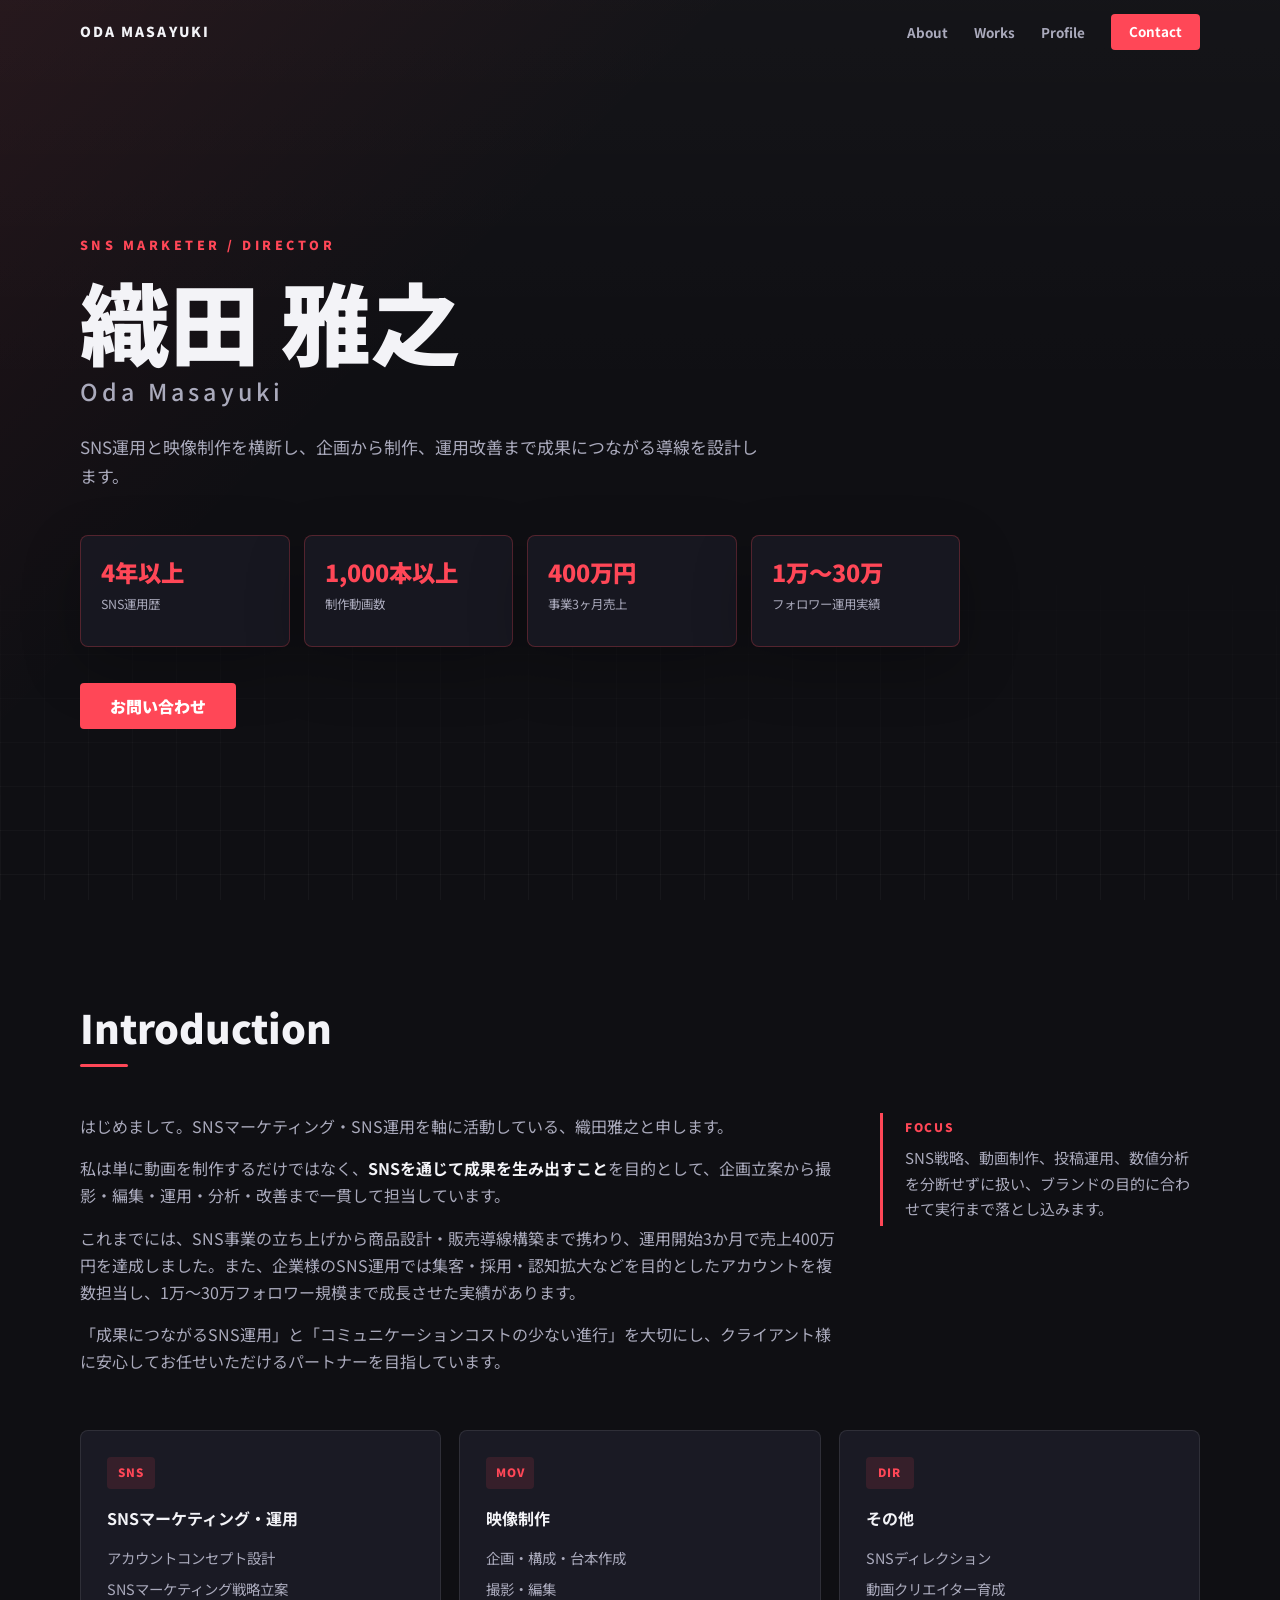
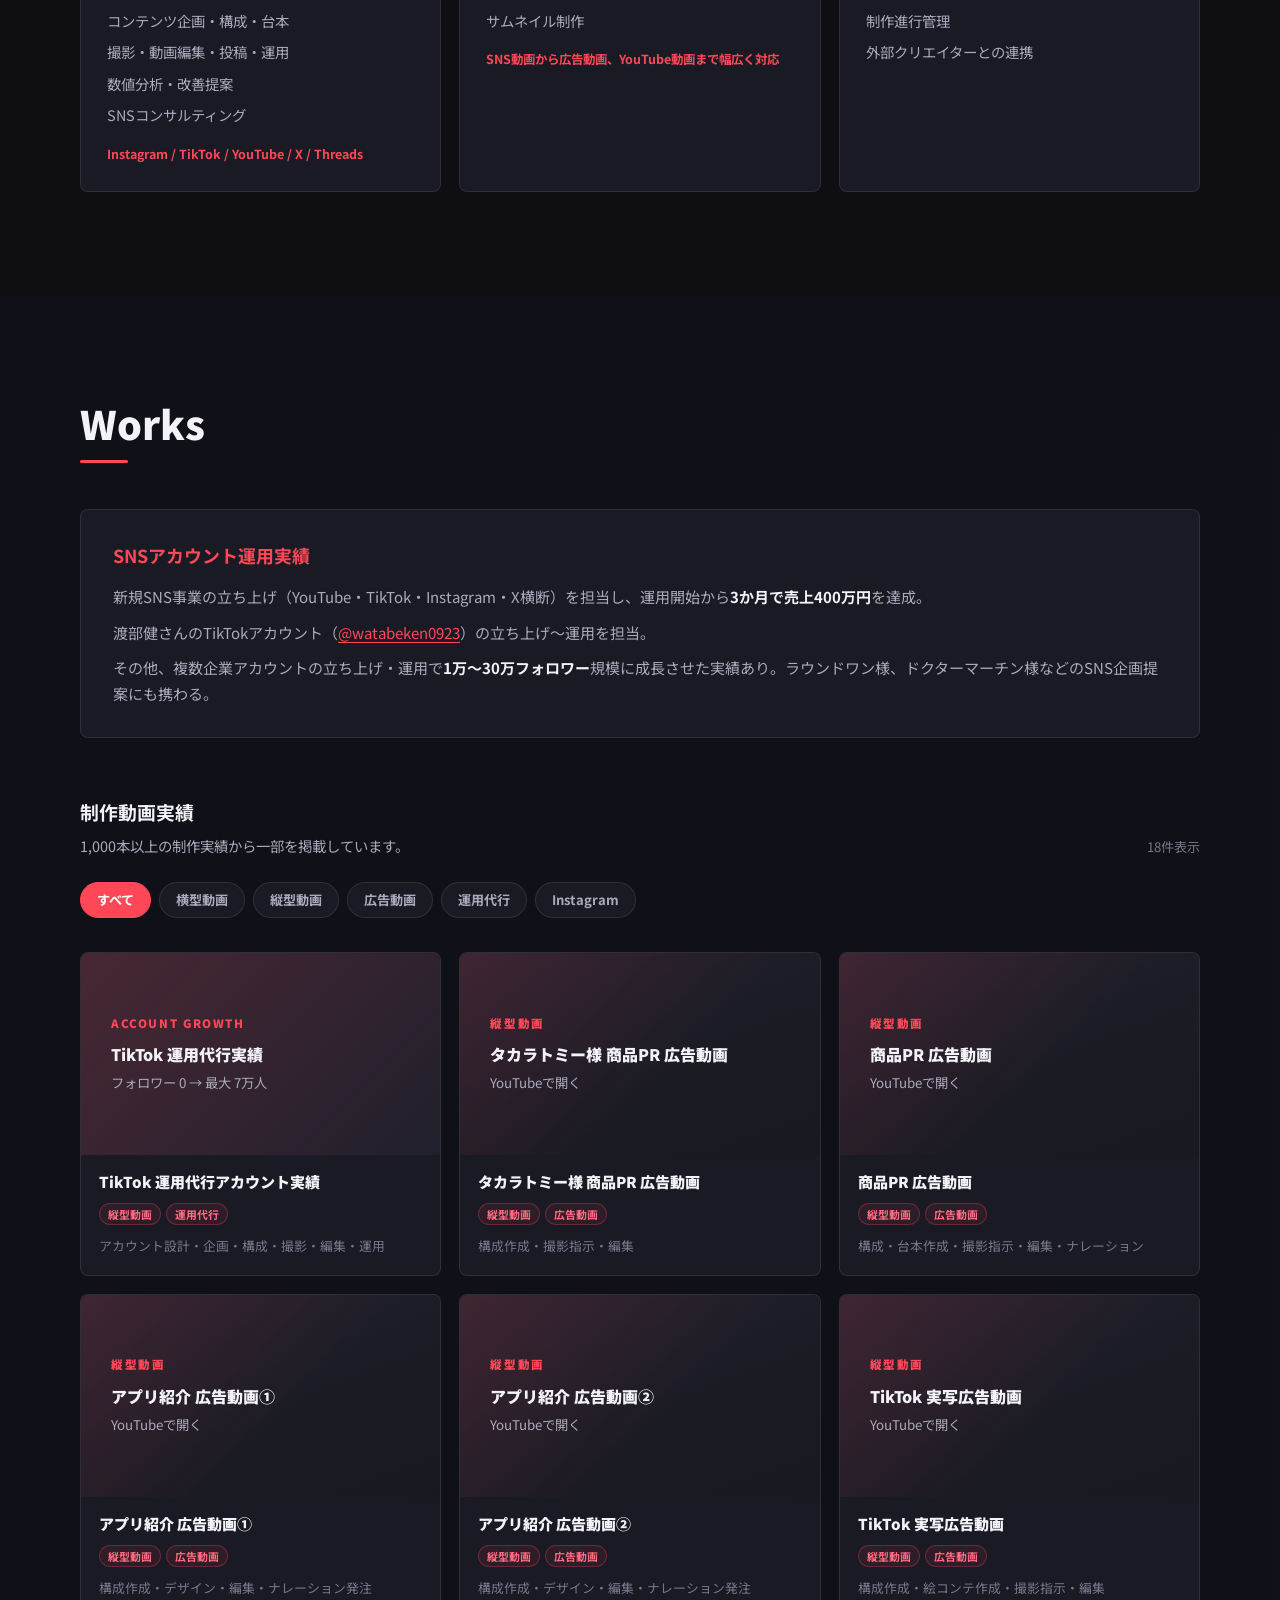
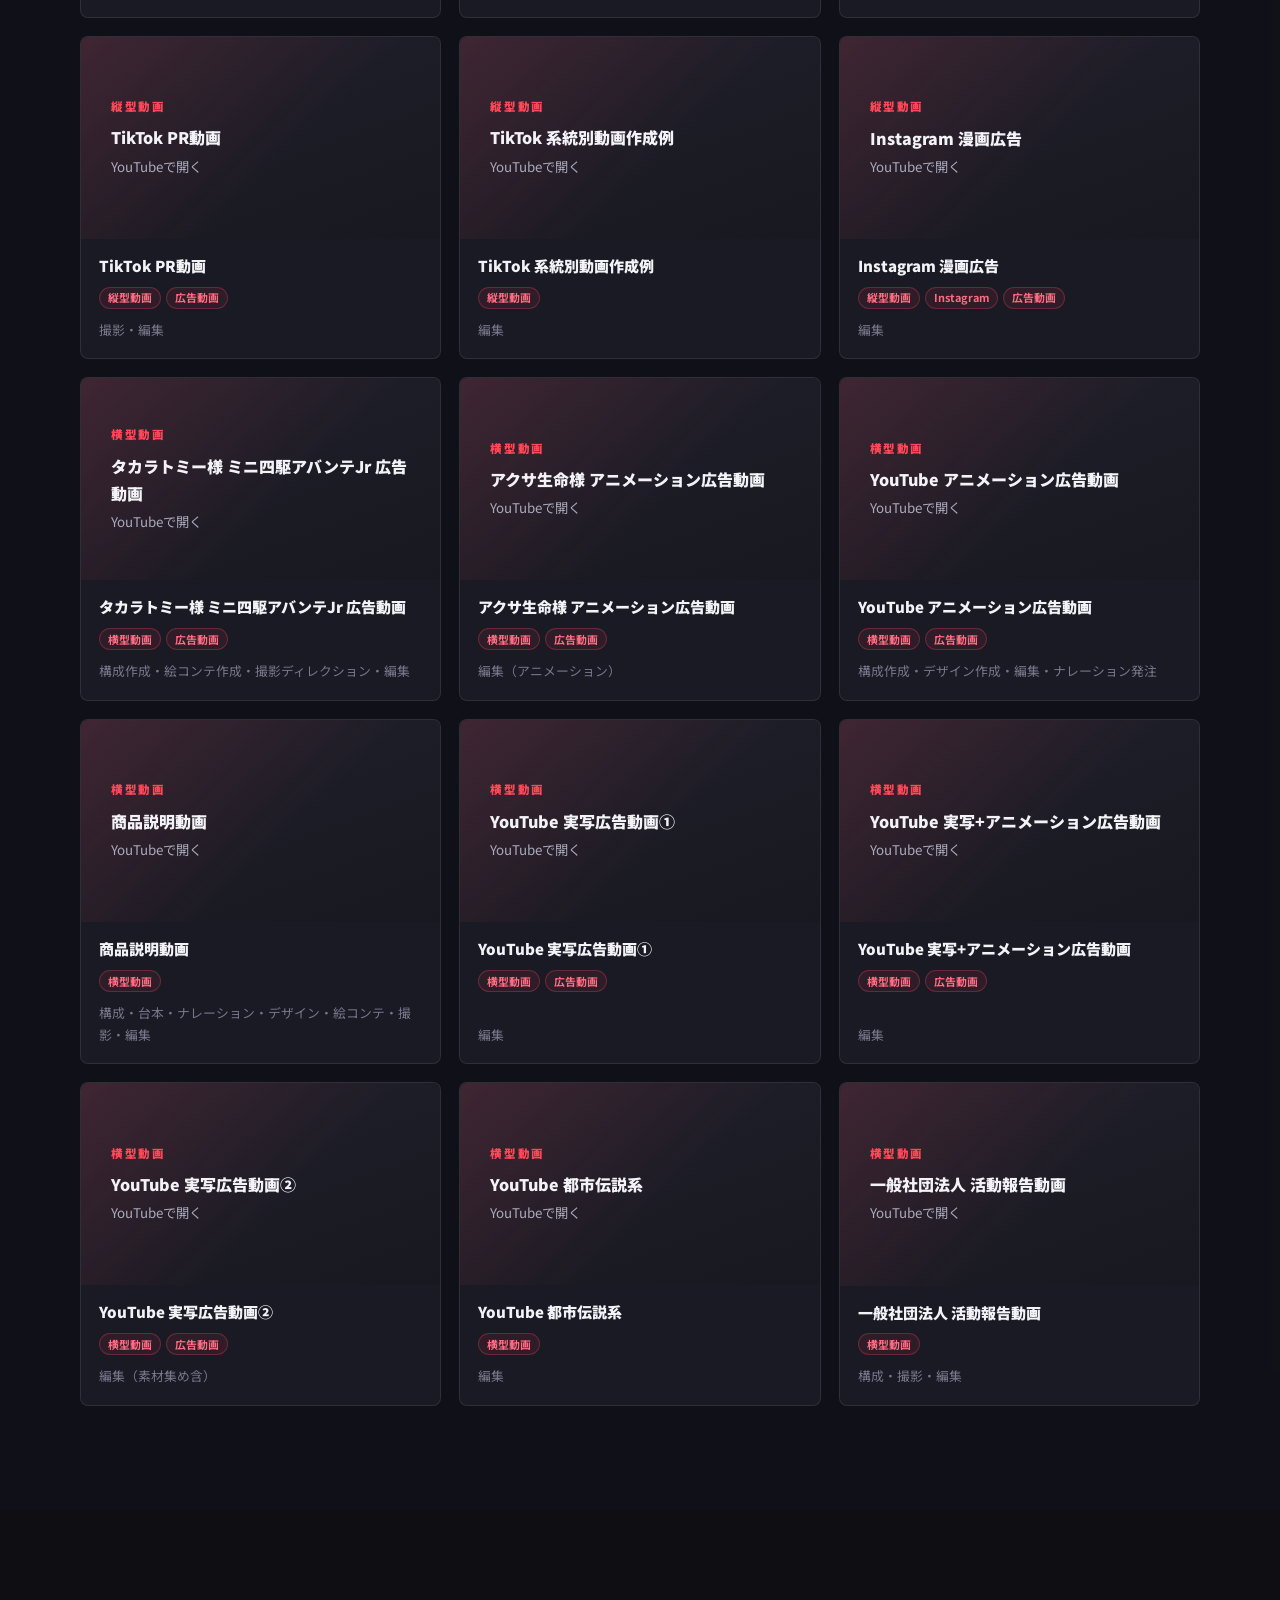
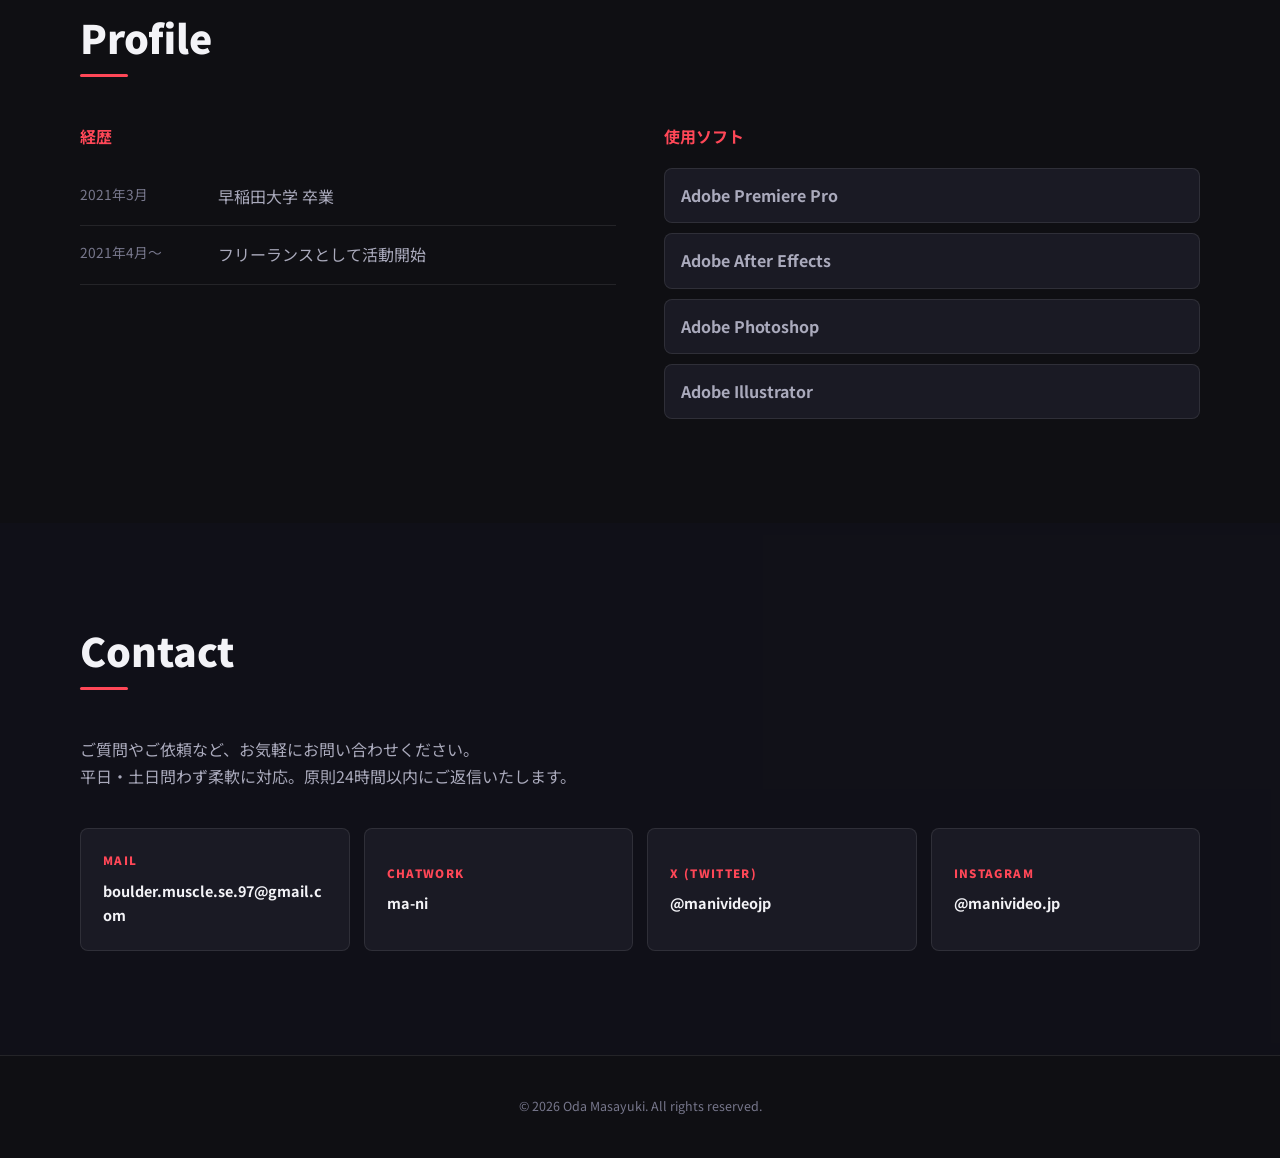
==== index.html @ a208ff6a "Add files via upload" ====
<!DOCTYPE html>
<html lang="ja">
<head>
  <meta charset="UTF-8">
  <meta name="viewport" content="width=device-width, initial-scale=1.0">
  <title>織田 雅之 | SNSマーケター・SNSディレクター</title>
  <meta name="description" content="SNSマーケティング・映像制作のフリーランス、織田雅之のポートフォリオ。Instagram・TikTok・YouTube運用実績、動画制作実績を掲載。">
  <link rel="preconnect" href="https://fonts.googleapis.com">
  <link rel="preconnect" href="https://fonts.gstatic.com" crossorigin>
  <link href="https://fonts.googleapis.com/css2?family=Noto+Sans+JP:wght@400;500;700;900&display=swap" rel="stylesheet">
  <link rel="stylesheet" href="style.css">
</head>
<body>
  <nav id="navbar" aria-label="メインナビゲーション">
    <div class="nav-inner">
      <a href="#hero" class="nav-logo">ODA MASAYUKI</a>
      <ul class="nav-links">
        <li><a href="#intro">About</a></li>
        <li><a href="#works">Works</a></li>
        <li><a href="#profile">Profile</a></li>
        <li><a href="#contact" class="nav-cta">Contact</a></li>
      </ul>
    </div>
  </nav>

  <main>
    <section id="hero" class="hero-section">
      <div class="hero-inner">
        <p class="hero-eyebrow">SNS Marketer / Director</p>
        <h1 class="hero-name">
          織田 雅之
          <span>Oda Masayuki</span>
        </h1>
        <p class="hero-lead">
          SNS運用と映像制作を横断し、企画から制作、運用改善まで成果につながる導線を設計します。
        </p>
        <div class="hero-stats" aria-label="主な実績">
          <div class="stat-card">
            <span class="stat-number">4年以上</span>
            <span class="stat-label">SNS運用歴</span>
          </div>
          <div class="stat-card">
            <span class="stat-number">1,000本以上</span>
            <span class="stat-label">制作動画数</span>
          </div>
          <div class="stat-card">
            <span class="stat-number">400万円</span>
            <span class="stat-label">事業3ヶ月売上</span>
          </div>
          <div class="stat-card">
            <span class="stat-number">1万〜30万</span>
            <span class="stat-label">フォロワー運用実績</span>
          </div>
        </div>
        <a href="#contact" class="btn-primary">お問い合わせ</a>
      </div>
    </section>

    <section id="intro">
      <div class="container">
        <h2 class="section-title">Introduction</h2>
        <div class="intro-layout">
          <div class="intro-text">
            <p>はじめまして。SNSマーケティング・SNS運用を軸に活動している、織田雅之と申します。</p>
            <p>私は単に動画を制作するだけではなく、<strong>SNSを通じて成果を生み出すこと</strong>を目的として、企画立案から撮影・編集・運用・分析・改善まで一貫して担当しています。</p>
            <p>これまでには、SNS事業の立ち上げから商品設計・販売導線構築まで携わり、運用開始3か月で売上400万円を達成しました。また、企業様のSNS運用では集客・採用・認知拡大などを目的としたアカウントを複数担当し、1万〜30万フォロワー規模まで成長させた実績があります。</p>
            <p>「成果につながるSNS運用」と「コミュニケーションコストの少ない進行」を大切にし、クライアント様に安心してお任せいただけるパートナーを目指しています。</p>
          </div>
          <div class="focus-panel">
            <span class="panel-label">Focus</span>
            <p>SNS戦略、動画制作、投稿運用、数値分析を分断せずに扱い、ブランドの目的に合わせて実行まで落とし込みます。</p>
          </div>
        </div>
        <div class="services-grid">
          <article class="service-card">
            <div class="service-icon" aria-hidden="true">SNS</div>
            <h3>SNSマーケティング・運用</h3>
            <ul>
              <li>アカウントコンセプト設計</li>
              <li>SNSマーケティング戦略立案</li>
              <li>コンテンツ企画・構成・台本</li>
              <li>撮影・動画編集・投稿・運用</li>
              <li>数値分析・改善提案</li>
              <li>SNSコンサルティング</li>
            </ul>
            <p class="service-platforms">Instagram / TikTok / YouTube / X / Threads</p>
          </article>
          <article class="service-card">
            <div class="service-icon" aria-hidden="true">MOV</div>
            <h3>映像制作</h3>
            <ul>
              <li>企画・構成・台本作成</li>
              <li>撮影・編集</li>
              <li>サムネイル制作</li>
            </ul>
            <p class="service-note">SNS動画から広告動画、YouTube動画まで幅広く対応</p>
          </article>
          <article class="service-card">
            <div class="service-icon" aria-hidden="true">DIR</div>
            <h3>その他</h3>
            <ul>
              <li>SNSディレクション</li>
              <li>動画クリエイター育成</li>
              <li>制作進行管理</li>
              <li>外部クリエイターとの連携</li>
            </ul>
          </article>
        </div>
      </div>
    </section>

    <section id="works">
      <div class="container">
        <h2 class="section-title">Works</h2>
        <div class="account-feature">
          <h3>SNSアカウント運用実績</h3>
          <p>新規SNS事業の立ち上げ（YouTube・TikTok・Instagram・X横断）を担当し、運用開始から<strong>3か月で売上400万円</strong>を達成。</p>
          <p>渡部健さんのTikTokアカウント（<a href="https://www.tiktok.com/@watabeken0923" target="_blank" rel="noopener">@watabeken0923</a>）の立ち上げ〜運用を担当。</p>
          <p>その他、複数企業アカウントの立ち上げ・運用で<strong>1万〜30万フォロワー</strong>規模に成長させた実績あり。ラウンドワン様、ドクターマーチン様などのSNS企画提案にも携わる。</p>
        </div>
        <div class="works-heading">
          <div>
            <h3 class="works-sub">制作動画実績</h3>
            <p class="works-desc">1,000本以上の制作実績から一部を掲載しています。</p>
          </div>
          <span id="workCount" class="work-count" aria-live="polite"></span>
        </div>
        <div class="works-filter" aria-label="制作実績の絞り込み">
          <button class="filter-btn active" type="button" data-filter="all">すべて</button>
          <button class="filter-btn" type="button" data-filter="横型動画">横型動画</button>
          <button class="filter-btn" type="button" data-filter="縦型動画">縦型動画</button>
          <button class="filter-btn" type="button" data-filter="広告動画">広告動画</button>
          <button class="filter-btn" type="button" data-filter="運用代行">運用代行</button>
          <button class="filter-btn" type="button" data-filter="Instagram">Instagram</button>
        </div>
        <div class="works-grid" id="worksGrid"></div>
      </div>
    </section>

    <section id="profile">
      <div class="container">
        <h2 class="section-title">Profile</h2>
        <div class="profile-grid">
          <div>
            <h3 class="profile-heading">経歴</h3>
            <div class="timeline">
              <div class="tl-item">
                <span class="tl-date">2021年3月</span>
                <span>早稲田大学 卒業</span>
              </div>
              <div class="tl-item">
                <span class="tl-date">2021年4月〜</span>
                <span>フリーランスとして活動開始</span>
              </div>
            </div>
          </div>
          <div>
            <h3 class="profile-heading">使用ソフト</h3>
            <div class="software-list">
              <div class="sw-item">Adobe Premiere Pro</div>
              <div class="sw-item">Adobe After Effects</div>
              <div class="sw-item">Adobe Photoshop</div>
              <div class="sw-item">Adobe Illustrator</div>
            </div>
          </div>
        </div>
      </div>
    </section>

    <section id="contact">
      <div class="container">
        <h2 class="section-title">Contact</h2>
        <p class="contact-msg">ご質問やご依頼など、お気軽にお問い合わせください。<br>平日・土日問わず柔軟に対応。原則24時間以内にご返信いたします。</p>
        <div class="contact-grid">
          <a href="mailto:boulder.muscle.se.97@gmail.com" class="contact-card">
            <span class="cl">Mail</span>
            <span class="cv">boulder.muscle.se.97@gmail.com</span>
          </a>
          <a href="https://www.chatwork.com/ma-ni" target="_blank" rel="noopener" class="contact-card">
            <span class="cl">Chatwork</span>
            <span class="cv">ma-ni</span>
          </a>
          <a href="https://twitter.com/manivideojp" target="_blank" rel="noopener" class="contact-card">
            <span class="cl">X (Twitter)</span>
            <span class="cv">@manivideojp</span>
          </a>
          <a href="https://www.instagram.com/manivideo.jp/" target="_blank" rel="noopener" class="contact-card">
            <span class="cl">Instagram</span>
            <span class="cv">@manivideo.jp</span>
          </a>
        </div>
      </div>
    </section>
  </main>

  <footer>
    <p>&copy; 2026 Oda Masayuki. All rights reserved.</p>
  </footer>

  <script src="script.js"></script>
</body>
</html>
---- style.css ----
:root {
  --bg: #0f0f13;
  --bg-soft: #12121a;
  --panel: #1a1a24;
  --panel-strong: #20202c;
  --accent: #ff4757;
  --accent-soft: #ff6b81;
  --text: #f3f3f7;
  --muted: #aaaabc;
  --subtle: #77778c;
  --line: rgba(255, 255, 255, 0.09);
  --accent-line: rgba(255, 71, 87, 0.26);
  --shadow: 0 20px 60px rgba(0, 0, 0, 0.24);
  --font: "Noto Sans JP", system-ui, -apple-system, BlinkMacSystemFont, "Segoe UI", sans-serif;
  --nav-height: 64px;
  --ease: 180ms ease;
}

*,
*::before,
*::after {
  box-sizing: border-box;
}

html {
  scroll-behavior: smooth;
  scroll-padding-top: var(--nav-height);
}

body {
  margin: 0;
  background: var(--bg);
  color: var(--text);
  font-family: var(--font);
  line-height: 1.7;
  overflow-x: hidden;
}

body::before {
  content: "";
  position: fixed;
  inset: 0;
  z-index: -1;
  background:
    linear-gradient(135deg, rgba(255, 71, 87, 0.08), transparent 34%),
    linear-gradient(180deg, rgba(255, 255, 255, 0.025), transparent 45%),
    var(--bg);
}

a {
  color: inherit;
  text-decoration: none;
}

ul {
  margin: 0;
  padding: 0;
  list-style: none;
}

img {
  display: block;
  max-width: 100%;
}

button {
  font: inherit;
}

.container,
.hero-inner,
.nav-inner {
  width: min(1120px, calc(100% - 48px));
  margin: 0 auto;
}

section {
  padding: 104px 0;
}

#navbar {
  position: fixed;
  inset: 0 0 auto;
  z-index: 20;
  height: var(--nav-height);
  transition: background var(--ease), border-color var(--ease);
  border-bottom: 1px solid transparent;
}

#navbar.scrolled {
  background: rgba(15, 15, 19, 0.88);
  border-color: var(--line);
  backdrop-filter: blur(14px);
}

.nav-inner {
  display: flex;
  align-items: center;
  justify-content: space-between;
  height: 100%;
}

.nav-logo {
  color: var(--text);
  font-size: 0.86rem;
  font-weight: 900;
  letter-spacing: 0.15em;
  white-space: nowrap;
}

.nav-links {
  display: flex;
  align-items: center;
  gap: 26px;
}

.nav-links a {
  color: var(--muted);
  font-size: 0.84rem;
  font-weight: 700;
  transition: color var(--ease), background var(--ease);
}

.nav-links a:hover {
  color: var(--text);
}

.nav-links .nav-cta {
  display: inline-flex;
  align-items: center;
  min-height: 36px;
  padding: 0 18px;
  border-radius: 4px;
  background: var(--accent);
  color: #fff;
}

.nav-links .nav-cta:hover {
  background: var(--accent-soft);
  color: #fff;
}

.hero-section {
  position: relative;
  display: flex;
  align-items: center;
  min-height: 100svh;
  padding: calc(var(--nav-height) + 72px) 0 72px;
  overflow: hidden;
}

.hero-section::after {
  content: "";
  position: absolute;
  inset: auto 0 0;
  height: 42%;
  background:
    linear-gradient(rgba(255, 255, 255, 0.035) 1px, transparent 1px),
    linear-gradient(90deg, rgba(255, 255, 255, 0.035) 1px, transparent 1px);
  background-size: 44px 44px;
  mask-image: linear-gradient(transparent, #000);
  pointer-events: none;
}

.hero-inner {
  position: relative;
  z-index: 1;
}

.hero-eyebrow {
  margin: 0 0 18px;
  color: var(--accent);
  font-size: 0.78rem;
  font-weight: 900;
  letter-spacing: 0.28em;
  text-transform: uppercase;
}

.hero-name {
  max-width: 820px;
  margin: 0;
  font-size: clamp(2.8rem, 7vw, 5.9rem);
  font-weight: 900;
  line-height: 1.04;
}

.hero-name span {
  display: block;
  margin-top: 12px;
  color: var(--muted);
  font-size: 0.26em;
  font-weight: 500;
  letter-spacing: 0.18em;
}

.hero-lead {
  max-width: 680px;
  margin: 30px 0 0;
  color: var(--muted);
  font-size: 1.06rem;
}

.hero-stats {
  display: grid;
  grid-template-columns: repeat(4, minmax(0, 1fr));
  gap: 14px;
  max-width: 880px;
  margin: 44px 0 36px;
}

.stat-card {
  min-height: 112px;
  padding: 22px 20px;
  border: 1px solid var(--accent-line);
  border-radius: 8px;
  background: rgba(26, 26, 36, 0.82);
  box-shadow: var(--shadow);
}

.stat-number {
  display: block;
  color: var(--accent);
  font-size: 1.46rem;
  font-weight: 900;
  line-height: 1.2;
}

.stat-label {
  display: block;
  margin-top: 8px;
  color: var(--muted);
  font-size: 0.78rem;
}

.btn-primary {
  display: inline-flex;
  align-items: center;
  justify-content: center;
  min-height: 46px;
  padding: 0 30px;
  border-radius: 4px;
  background: var(--accent);
  color: #fff;
  font-weight: 900;
  transition: transform var(--ease), background var(--ease);
}

.btn-primary:hover {
  background: var(--accent-soft);
  transform: translateY(-2px);
}

.section-title {
  position: relative;
  margin: 0 0 46px;
  padding-bottom: 16px;
  font-size: clamp(1.7rem, 3.4vw, 2.45rem);
  font-weight: 900;
  line-height: 1.2;
}

.section-title::after {
  content: "";
  position: absolute;
  bottom: 0;
  left: 0;
  width: 48px;
  height: 3px;
  border-radius: 999px;
  background: var(--accent);
}

.intro-layout {
  display: grid;
  grid-template-columns: minmax(0, 1fr) 320px;
  gap: 36px;
  align-items: start;
  margin-bottom: 54px;
}

.intro-text {
  max-width: 760px;
  color: var(--muted);
}

.intro-text p {
  margin: 0;
}

.intro-text p + p {
  margin-top: 15px;
}

.intro-text strong {
  color: var(--text);
}

.focus-panel {
  border-left: 3px solid var(--accent);
  padding: 4px 0 4px 22px;
  color: var(--muted);
}

.panel-label {
  display: block;
  margin-bottom: 8px;
  color: var(--accent);
  font-size: 0.74rem;
  font-weight: 900;
  letter-spacing: 0.14em;
  text-transform: uppercase;
}

.focus-panel p {
  margin: 0;
  font-size: 0.94rem;
}

.services-grid {
  display: grid;
  grid-template-columns: repeat(3, minmax(0, 1fr));
  gap: 18px;
}

.service-card,
.account-feature,
.contact-card,
.sw-item {
  border: 1px solid var(--line);
  background: var(--panel);
}

.service-card {
  min-height: 100%;
  padding: 26px;
  border-radius: 8px;
  transition: transform var(--ease), border-color var(--ease);
}

.service-card:hover {
  border-color: var(--accent-line);
  transform: translateY(-3px);
}

.service-icon {
  display: inline-flex;
  align-items: center;
  justify-content: center;
  min-width: 48px;
  height: 32px;
  margin-bottom: 16px;
  border-radius: 4px;
  background: rgba(255, 71, 87, 0.12);
  color: var(--accent);
  font-size: 0.72rem;
  font-weight: 900;
  letter-spacing: 0.08em;
}

.service-card h3 {
  margin: 0 0 14px;
  font-size: 1rem;
}

.service-card li {
  color: var(--muted);
  font-size: 0.9rem;
}

.service-card li + li {
  margin-top: 7px;
}

.service-platforms,
.service-note {
  margin: 16px 0 0;
  color: var(--accent);
  font-size: 0.78rem;
  font-weight: 700;
}

#works,
#contact {
  background: rgba(18, 18, 26, 0.82);
}

.account-feature {
  margin-bottom: 58px;
  padding: 30px 32px;
  border-radius: 8px;
}

.account-feature h3 {
  margin: 0 0 14px;
  color: var(--accent);
  font-size: 1.12rem;
}

.account-feature p {
  margin: 0;
  color: var(--muted);
  font-size: 0.94rem;
}

.account-feature p + p {
  margin-top: 10px;
}

.account-feature strong {
  color: var(--text);
}

.account-feature a {
  color: var(--accent);
  text-decoration: underline;
  text-underline-offset: 3px;
}

.works-heading {
  display: flex;
  align-items: end;
  justify-content: space-between;
  gap: 18px;
  margin-bottom: 24px;
}

.works-sub {
  margin: 0 0 6px;
  font-size: 1.18rem;
}

.works-desc {
  margin: 0;
  color: var(--muted);
  font-size: 0.9rem;
}

.work-count {
  color: var(--subtle);
  font-size: 0.82rem;
  white-space: nowrap;
}

.works-filter {
  display: flex;
  flex-wrap: wrap;
  gap: 8px;
  margin-bottom: 34px;
}

.filter-btn {
  min-height: 36px;
  padding: 0 16px;
  border: 1px solid var(--line);
  border-radius: 999px;
  background: var(--panel);
  color: var(--muted);
  cursor: pointer;
  font-size: 0.82rem;
  font-weight: 700;
  transition: background var(--ease), border-color var(--ease), color var(--ease);
}

.filter-btn:hover,
.filter-btn.active {
  border-color: var(--accent);
  background: var(--accent);
  color: #fff;
}

.works-grid {
  display: grid;
  grid-template-columns: repeat(auto-fill, minmax(280px, 1fr));
  gap: 18px;
}

.work-card {
  display: flex;
  min-width: 0;
  flex-direction: column;
  overflow: hidden;
  border: 1px solid var(--line);
  border-radius: 8px;
  background: var(--panel);
  transition: transform var(--ease), border-color var(--ease);
}

.work-card:hover {
  border-color: var(--accent-line);
  transform: translateY(-3px);
}

.work-card.hidden {
  display: none;
}

.work-thumb {
  position: relative;
  aspect-ratio: 16 / 9;
  overflow: hidden;
  background: var(--panel-strong);
}

.work-thumb img {
  width: 100%;
  height: 100%;
  object-fit: cover;
  transition: transform 420ms ease;
}

.work-thumb img.is-hidden {
  display: none;
}

.work-card:hover .work-thumb img {
  transform: scale(1.04);
}

.play-overlay {
  position: absolute;
  inset: 0;
  display: flex;
  align-items: center;
  justify-content: center;
  background: rgba(0, 0, 0, 0.2);
  opacity: 0;
  transition: opacity var(--ease);
}

.work-card:hover .play-overlay {
  opacity: 1;
}

.play-icon {
  display: grid;
  place-items: center;
  width: 48px;
  height: 48px;
  border-radius: 50%;
  background: rgba(255, 71, 87, 0.9);
  color: #fff;
  font-size: 1rem;
  line-height: 1;
}

.accounts-placeholder {
  display: flex;
  flex-direction: column;
  justify-content: center;
  min-height: 100%;
  padding: 30px;
  background:
    linear-gradient(135deg, rgba(255, 71, 87, 0.18), transparent),
    var(--panel-strong);
}

.thumb-fallback {
  display: flex;
  min-height: 100%;
  flex-direction: column;
  justify-content: center;
  padding: 30px;
  background:
    linear-gradient(135deg, rgba(255, 71, 87, 0.14), transparent 58%),
    linear-gradient(160deg, #20202c, #181820);
}

.accounts-placeholder .label,
.thumb-fallback .label {
  color: var(--accent);
  font-size: 0.72rem;
  font-weight: 900;
  letter-spacing: 0.14em;
  text-transform: uppercase;
}

.accounts-placeholder p,
.thumb-fallback p {
  margin: 8px 0 4px;
  color: var(--text);
  font-weight: 900;
}

.accounts-placeholder small,
.thumb-fallback small {
  color: var(--muted);
}

.work-info {
  display: flex;
  flex: 1;
  flex-direction: column;
  padding: 16px 18px 18px;
}

.work-title {
  margin: 0 0 10px;
  font-size: 0.94rem;
  font-weight: 900;
  line-height: 1.45;
}

.work-tags {
  display: flex;
  flex-wrap: wrap;
  gap: 5px;
  margin-bottom: 10px;
}

.work-tag {
  display: inline-flex;
  align-items: center;
  min-height: 22px;
  padding: 0 8px;
  border: 1px solid rgba(255, 71, 87, 0.28);
  border-radius: 999px;
  background: rgba(255, 71, 87, 0.09);
  color: var(--accent-soft);
  font-size: 0.68rem;
  font-weight: 700;
}

.work-task {
  margin: auto 0 0;
  color: var(--subtle);
  font-size: 0.8rem;
}

.profile-grid {
  display: grid;
  grid-template-columns: repeat(2, minmax(0, 1fr));
  gap: 48px;
}

.profile-heading {
  margin: 0 0 18px;
  color: var(--accent);
  font-size: 1rem;
}

.timeline {
  display: grid;
  gap: 0;
}

.tl-item {
  display: grid;
  grid-template-columns: 120px 1fr;
  gap: 18px;
  padding: 15px 0;
  border-bottom: 1px solid var(--line);
  color: var(--muted);
}

.tl-date {
  color: var(--subtle);
  font-size: 0.86rem;
}

.software-list {
  display: grid;
  gap: 10px;
}

.sw-item {
  border-radius: 8px;
  padding: 13px 16px;
  color: var(--muted);
  font-weight: 700;
}

.contact-msg {
  margin: 0 0 38px;
  color: var(--muted);
}

.contact-grid {
  display: grid;
  grid-template-columns: repeat(4, minmax(0, 1fr));
  gap: 14px;
}

.contact-card {
  display: flex;
  min-width: 0;
  min-height: 116px;
  flex-direction: column;
  justify-content: center;
  gap: 8px;
  padding: 22px;
  border-radius: 8px;
  transition: transform var(--ease), border-color var(--ease);
}

.contact-card:hover {
  border-color: var(--accent-line);
  transform: translateY(-2px);
}

.cl {
  color: var(--accent);
  font-size: 0.72rem;
  font-weight: 900;
  letter-spacing: 0.12em;
  text-transform: uppercase;
}

.cv {
  min-width: 0;
  color: var(--text);
  font-size: 0.9rem;
  font-weight: 700;
  overflow-wrap: anywhere;
}

footer {
  padding: 28px 24px;
  border-top: 1px solid var(--line);
  color: var(--subtle);
  text-align: center;
  font-size: 0.78rem;
}

@media (max-width: 920px) {
  .hero-stats,
  .services-grid,
  .contact-grid {
    grid-template-columns: repeat(2, minmax(0, 1fr));
  }

  .intro-layout,
  .profile-grid {
    grid-template-columns: 1fr;
  }
}

@media (max-width: 640px) {
  :root {
    --nav-height: 58px;
  }

  .container,
  .hero-inner,
  .nav-inner {
    width: min(100% - 32px, 1120px);
  }

  section {
    padding: 72px 0;
  }

  .nav-logo {
    font-size: 0.78rem;
    letter-spacing: 0.11em;
  }

  .nav-links {
    gap: 10px;
  }

  .nav-links li:not(:last-child) {
    display: none;
  }

  .nav-links .nav-cta {
    min-height: 34px;
    padding: 0 14px;
  }

  .hero-section {
    min-height: auto;
    padding: calc(var(--nav-height) + 66px) 0 64px;
  }

  .hero-name {
    font-size: clamp(2.7rem, 16vw, 4.2rem);
  }

  .hero-name span {
    font-size: 0.3em;
  }

  .hero-lead {
    font-size: 0.96rem;
  }

  .hero-stats,
  .services-grid,
  .contact-grid {
    grid-template-columns: 1fr;
  }

  .stat-card {
    min-height: 88px;
    padding: 18px;
  }

  .works-heading {
    align-items: start;
    flex-direction: column;
  }

  .works-grid {
    grid-template-columns: 1fr;
  }

  .account-feature {
    padding: 24px 20px;
  }

  .tl-item {
    grid-template-columns: 1fr;
    gap: 4px;
  }
}
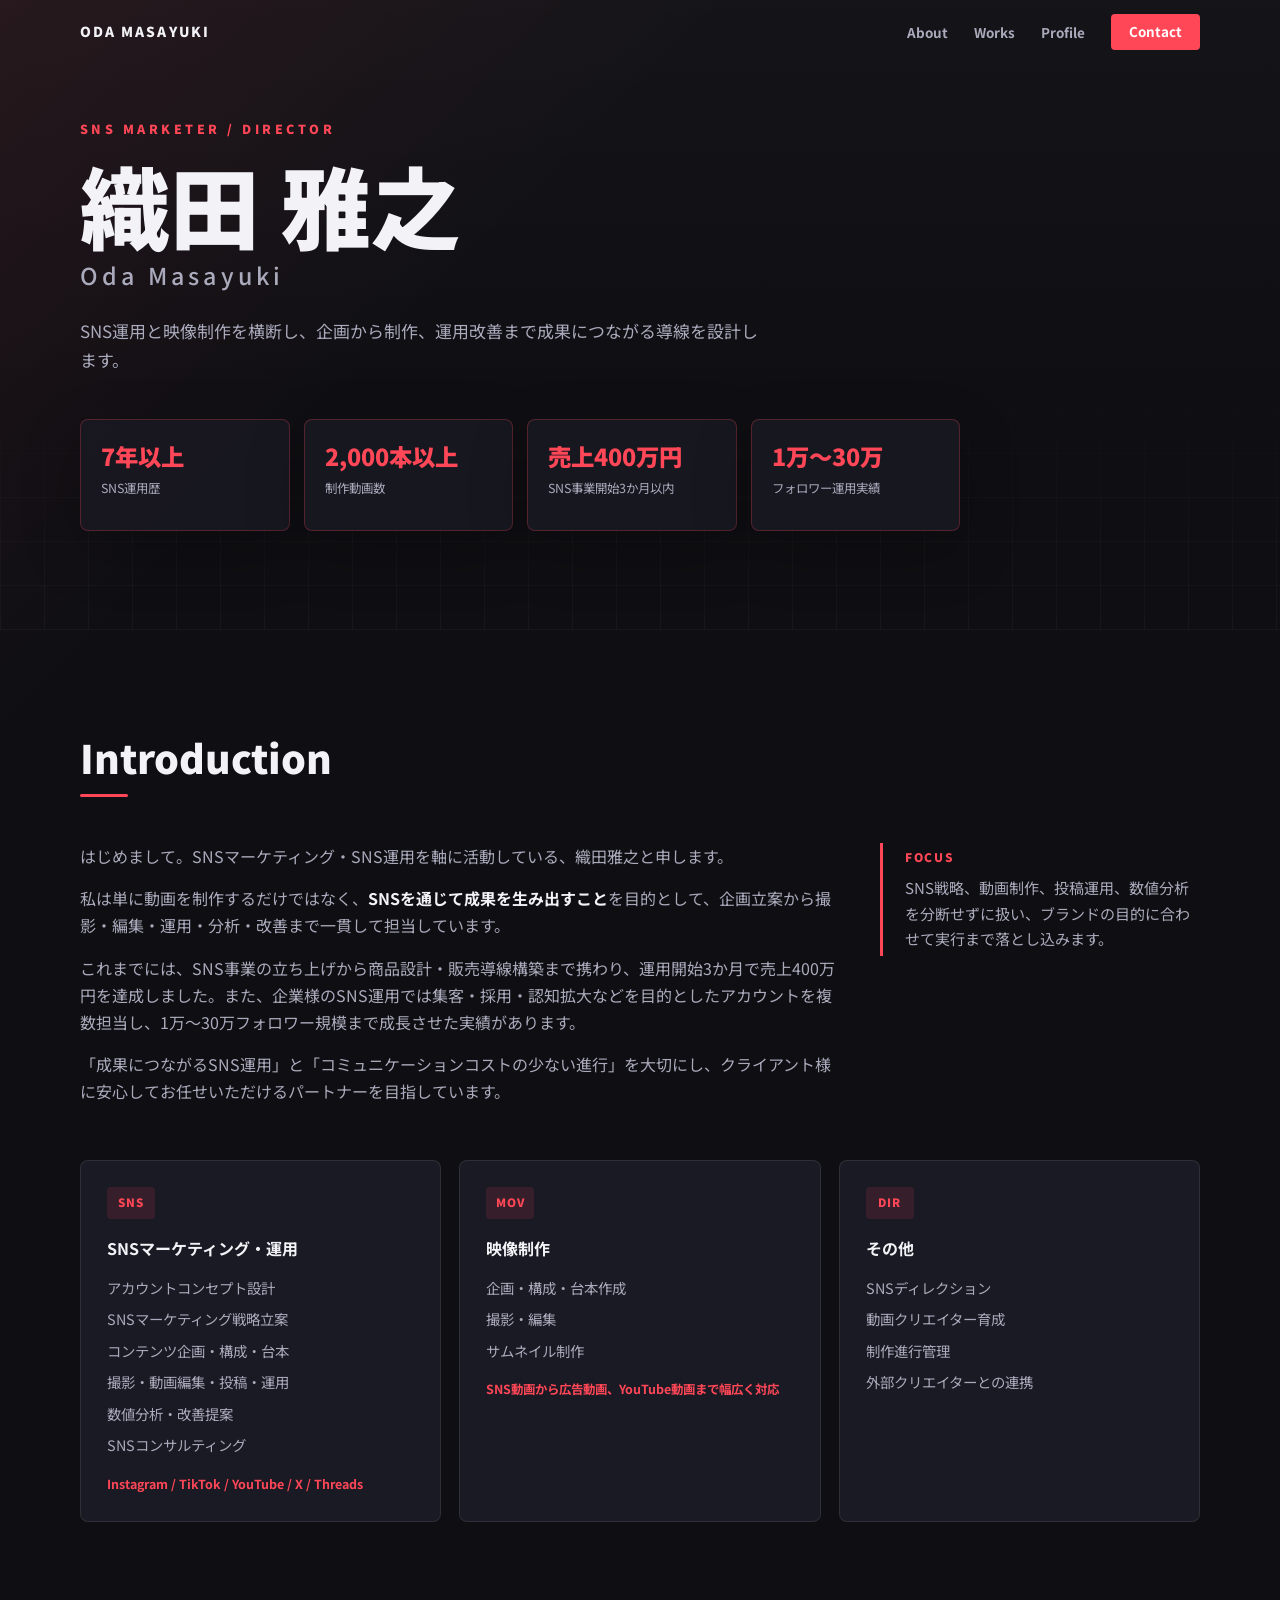
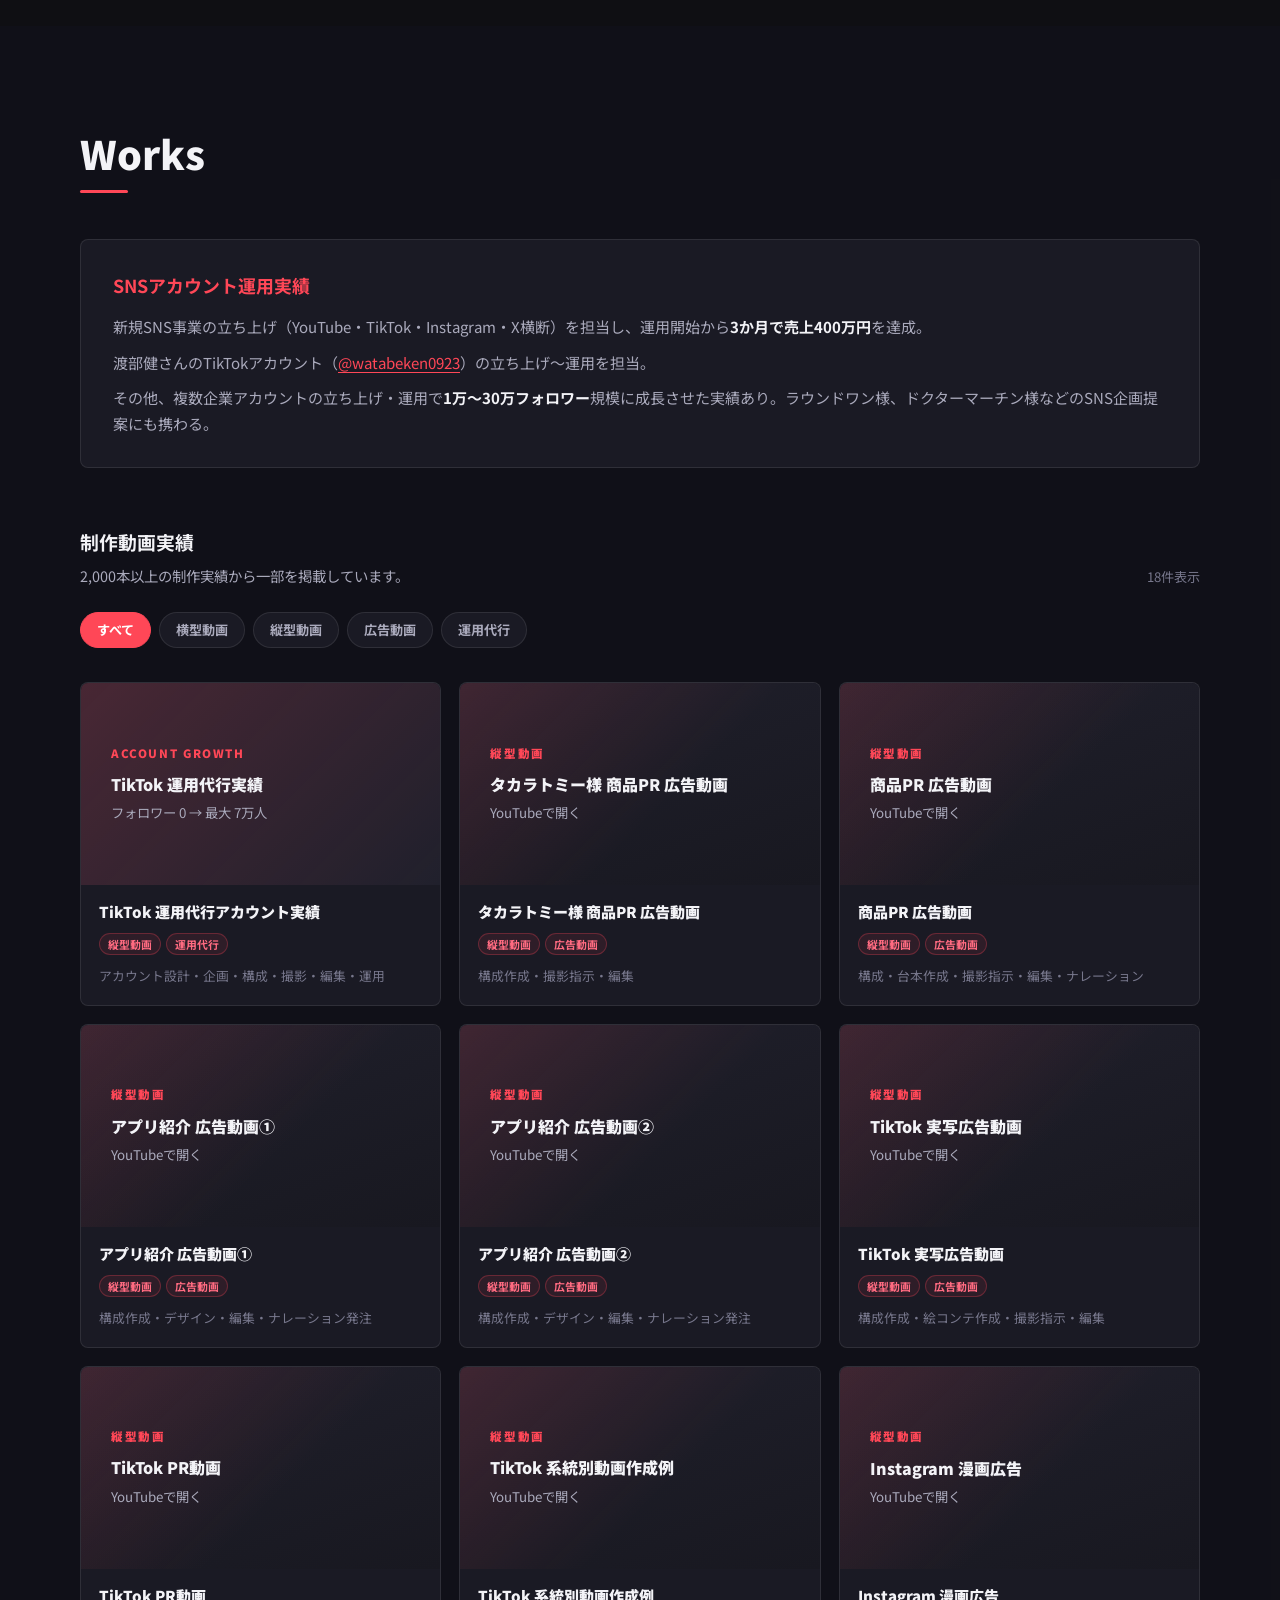
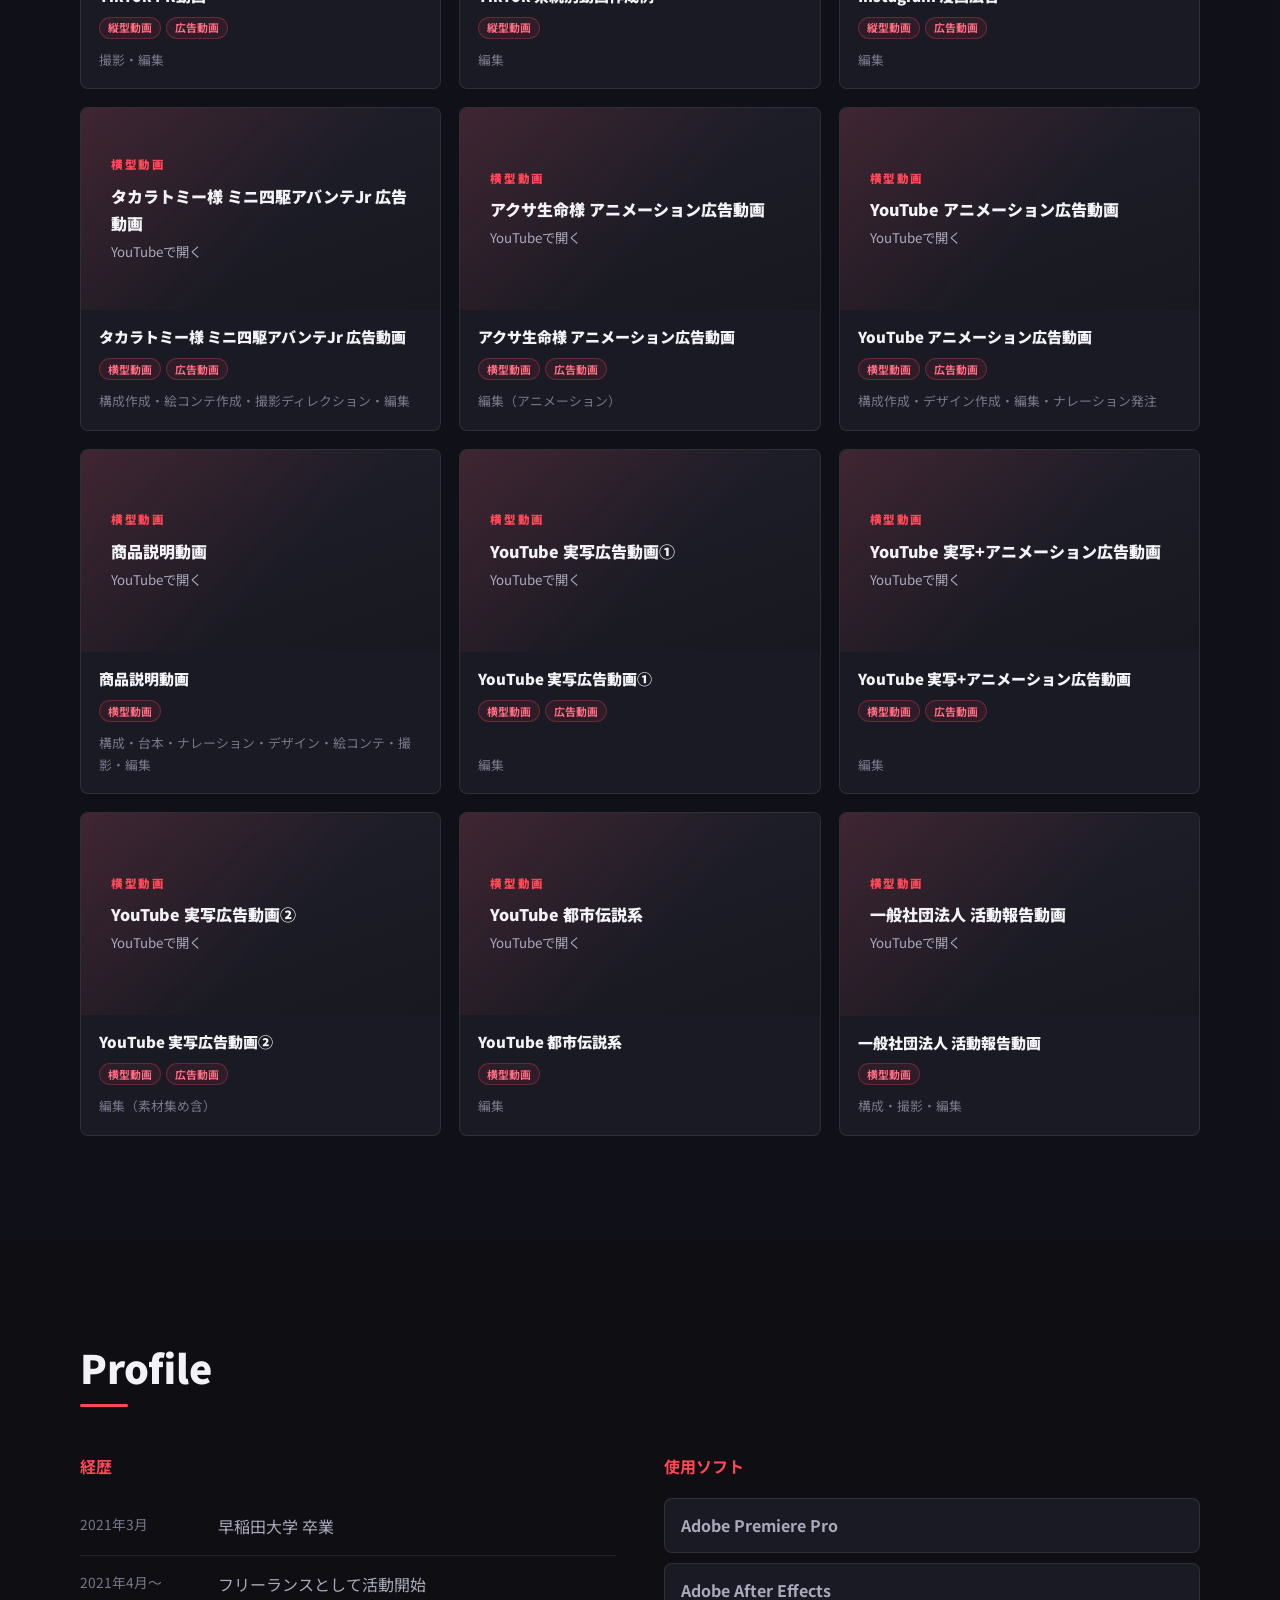
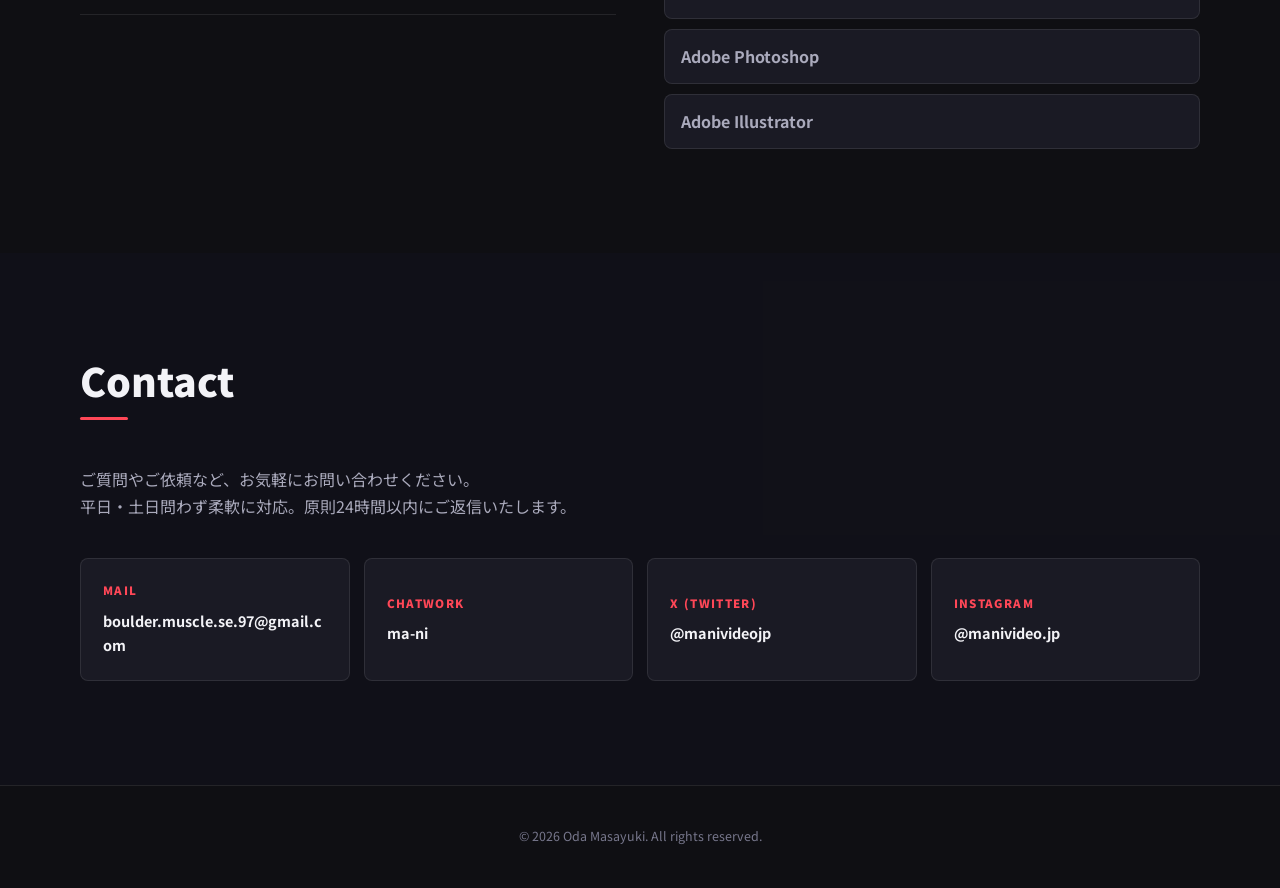
==== commit 0e9a48b9: "Add files via upload" ====
--- a/index.html
+++ b/index.html
@@ -36,23 +36,22 @@
         </p>
         <div class="hero-stats" aria-label="主な実績">
           <div class="stat-card">
-            <span class="stat-number">4年以上</span>
+            <span class="stat-number">7年以上</span>
             <span class="stat-label">SNS運用歴</span>
           </div>
           <div class="stat-card">
-            <span class="stat-number">1,000本以上</span>
+            <span class="stat-number">2,000本以上</span>
             <span class="stat-label">制作動画数</span>
           </div>
           <div class="stat-card">
-            <span class="stat-number">400万円</span>
-            <span class="stat-label">事業3ヶ月売上</span>
+            <span class="stat-number">売上400万円</span>
+            <span class="stat-label">SNS事業開始3か月以内</span>
           </div>
           <div class="stat-card">
             <span class="stat-number">1万〜30万</span>
             <span class="stat-label">フォロワー運用実績</span>
           </div>
         </div>
-        <a href="#contact" class="btn-primary">お問い合わせ</a>
       </div>
     </section>
 
@@ -121,7 +120,7 @@
         <div class="works-heading">
           <div>
             <h3 class="works-sub">制作動画実績</h3>
-            <p class="works-desc">1,000本以上の制作実績から一部を掲載しています。</p>
+            <p class="works-desc">2,000本以上の制作実績から一部を掲載しています。</p>
           </div>
           <span id="workCount" class="work-count" aria-live="polite"></span>
         </div>
@@ -131,7 +130,6 @@
           <button class="filter-btn" type="button" data-filter="縦型動画">縦型動画</button>
           <button class="filter-btn" type="button" data-filter="広告動画">広告動画</button>
           <button class="filter-btn" type="button" data-filter="運用代行">運用代行</button>
-          <button class="filter-btn" type="button" data-filter="Instagram">Instagram</button>
         </div>
         <div class="works-grid" id="worksGrid"></div>
       </div>
--- a/style.css
+++ b/style.css
@@ -144,8 +144,8 @@
   position: relative;
   display: flex;
   align-items: center;
-  min-height: 100svh;
-  padding: calc(var(--nav-height) + 72px) 0 72px;
+  min-height: 70vh;
+  padding: calc(var(--nav-height) + 40px) 0 48px;
   overflow: hidden;
 }
 
